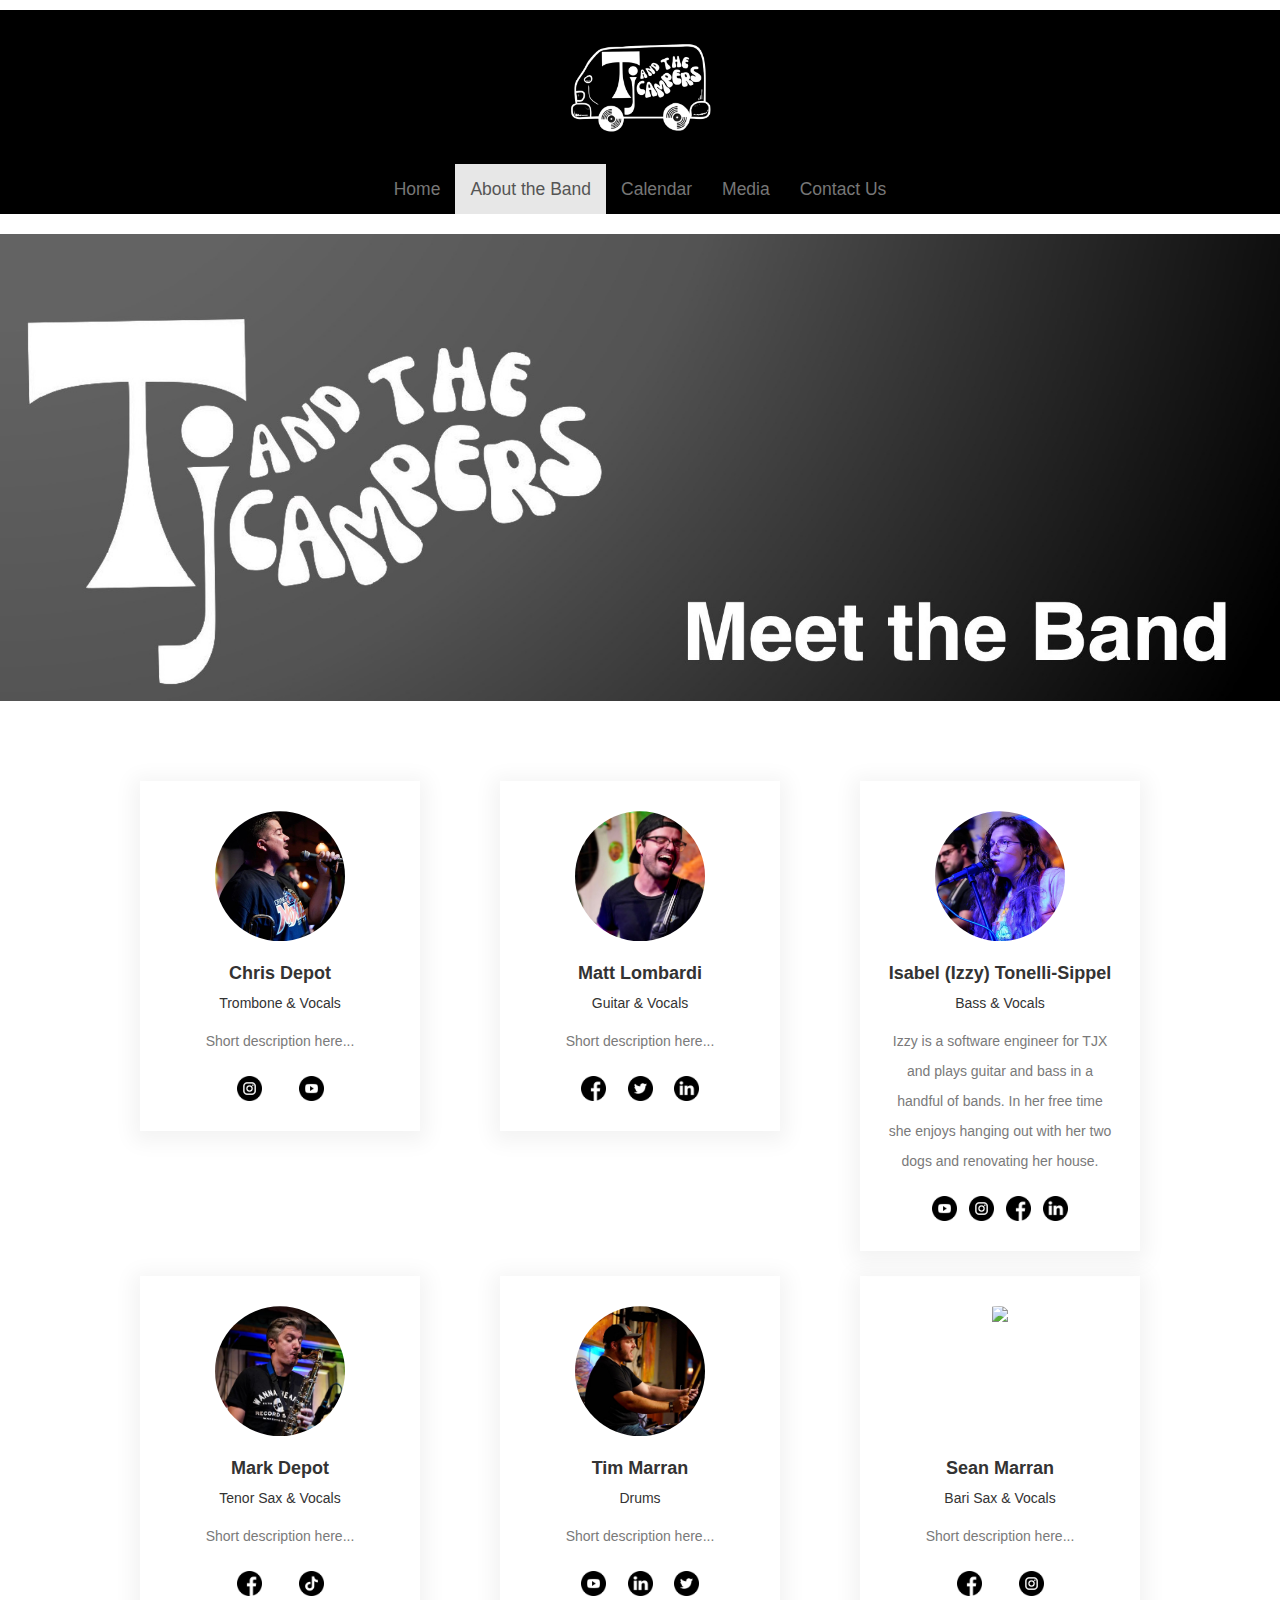
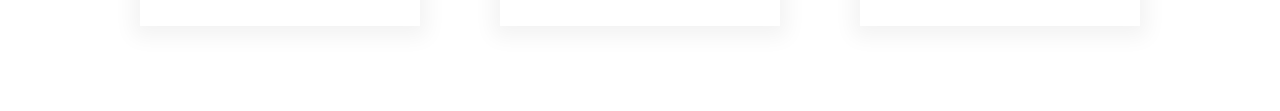
==== about.html @ d42d5fd3 "Added Izzy bio" ====
<html>
    <head>
    <title>TJ &amp; the Campers - About</title> 
    <meta charset="UTF-8" name="viewport" content="width=device-width, initial-scale=1" />
<link rel="shortcut icon" href="images/TJ_Logo.jpg">
    <link rel="stylesheet" type ="text/css" href="stylesheetV2.css"/>
    <link rel="stylesheet" type="text/css" href="simple-line-icons.css"/>
    <!-- Latest compiled and minified CSS -->
<link rel="stylesheet" href="https://maxcdn.bootstrapcdn.com/bootstrap/3.4.1/css/bootstrap.min.css">

<!-- jQuery library -->
<script src="https://ajax.googleapis.com/ajax/libs/jquery/3.6.4/jquery.min.js"></script>

<!-- Latest compiled JavaScript -->
<script src="https://maxcdn.bootstrapcdn.com/bootstrap/3.4.1/js/bootstrap.min.js"></script>
</head>
   
<body>
    <header role="banner">
        <img id="logo-main" src="images/TJLogo_transparent.png" width="18%" alt="Main Logo">
      <nav id="navbar-primary" class="navbar navbar-default" role="navigation">
        <div class="container-fluid">
          <!-- Brand and toggle get grouped for better mobile display -->
          <div class="navbar-header">
            <button type="button" class="navbar-toggle" data-toggle="collapse" data-target="#navbar-primary-collapse">
              <span class="sr-only">Toggle navigation</span>
              <span class="icon-bar"></span>
              <span class="icon-bar"></span>
              <span class="icon-bar"></span>
            </button>
          </div>
          <div class="center-ul">
          <div class="collapse navbar-collapse justify-content-center" id="navbar-primary-collapse">
            <ul class="nav navbar-nav">
              <li><a href="./index.html">Home</a></li>
              <li class="active"><a href="./about.html">About the Band</a></li>
              <li><a href="./upcomingshows.html">Calendar</a></li>
              <li><a href="./media.html">Media</a></li>
              <li><a href="./contactus.html">Contact Us</a></li>
            </ul>
          </div><!-- /.navbar-collapse -->
        </div>
        </div><!-- /.container-fluid -->
      </nav>
      </header><!-- header role="banner" -->

      <div class="bodywrapper">
      <div id="bodycontent">
        <div id="about-hero">
          <img src="images/TJ_Website_About_Hero.jpg">
        </div>

        <!--Band Member Cards-->

      <div class="responsive-container-block container">
      <div class="responsive-container-block">
        <div class="responsive-cell-block wk-desk-3 wk-ipadp-3 wk-tab-6 wk-mobile-12 card-container">
          <div class="card">
            <div class="team-image-wrapper">
              <img class="team-member-image" src="images/chris_new_bio_pic.jpg">
            </div>
            <p class="text-blk name">
              Chris Depot
            </p>
            <p class="text-blk position">
              Trombone & Vocals
            </p>
            <p class="text-blk feature-text">
              Short description here...
            </p>
            <div class="social-icons">
              <a href="https://www.twitter.com" target="_blank">
                <img class="social-icon" src="images/instagram.png">
              </a>
              <a href="https://www.facebook.com" target="_blank">
                <img class="social-icon" src="images/youtube.png">
              </a>
            </div>
          </div>
        </div>
        <div class="responsive-cell-block wk-desk-3 wk-ipadp-3 wk-tab-6 wk-mobile-12 card-container">
          <div class="card">
            <div class="team-image-wrapper">
              <img class="team-member-image" src="images/matt_new_bio_pic.jpg">
            </div>
            <p class="text-blk name">
              Matt Lombardi
            </p>
            <p class="text-blk position">
              Guitar & Vocals
            </p>
            <p class="text-blk feature-text">
              Short description here...
            </p>
            <div class="social-icons">
              <a href="https://www.twitter.com" target="_blank">
                <img class="social-icon" src="images/facebook.png">
              </a>
              <a href="https://www.facebook.com" target="_blank">
                <img class="social-icon" src="images/twitter.png">
              </a>
              <a href="https://www.facebook.com" target="_blank">
                <img class="social-icon" src="images/linkedin.png">
              </a>
            </div>
          </div>
        </div>
        <div class="responsive-cell-block wk-desk-3 wk-ipadp-3 wk-tab-6 wk-mobile-12 card-container">
          <div class="card">
            <div class="team-image-wrapper">
              <img class="team-member-image" src="images/izzy_new_bio_pic.jpg">
            </div>
            <p class="text-blk name">
              Isabel (Izzy) Tonelli-Sippel
            </p>
            <p class="text-blk position">
              Bass & Vocals
            </p>
            <p class="text-blk feature-text">
              Izzy is a software engineer for TJX and plays guitar and bass in a handful of bands.
              In her free time she enjoys hanging out with her two dogs and renovating her house.
            </p>
            <div class="social-icons">
              <a href="https://www.twitter.com" target="_blank">
                <img class="social-icon" src="images/youtube.png">
              </a>
              <a href="https://www.facebook.com" target="_blank">
                <img class="social-icon" src="images/instagram.png">
              </a>
              <a href="https://www.facebook.com" target="_blank">
                <img class="social-icon" src="images/facebook.png">
              </a>
              <a href="https://www.facebook.com" target="_blank">
                <img class="social-icon" src="images/linkedin.png">
              </a>
            </div>
          </div>
        </div>
        <div class="responsive-cell-block wk-desk-3 wk-ipadp-3 wk-tab-6 wk-mobile-12 card-container">
          <div class="card">
            <div class="team-image-wrapper">
              <img class="team-member-image" src="images/mark_new_bio_pic.jpg">
            </div>
            <p class="text-blk name">
              Mark Depot
            </p>
            <p class="text-blk position">
              Tenor Sax & Vocals
            </p>
            <p class="text-blk feature-text">
              Short description here...
            </p>
            <div class="social-icons">
              <a href="https://www.twitter.com" target="_blank">
                <img class="social-icon" src="images/facebook.png">
              </a>
              <a href="https://www.facebook.com" target="_blank">
                <img class="social-icon" src="images/tiktok.png">
              </a>
            </div>
          </div>
        </div>
        <div class="responsive-cell-block wk-desk-3 wk-ipadp-3 wk-tab-6 wk-mobile-12 card-container">
          <div class="card">
            <div class="team-image-wrapper">
              <img class="team-member-image" src="images/tim_new_bio_pic.jpg">
            </div>
            <p class="text-blk name">
              Tim Marran
            </p>
            <p class="text-blk position">
              Drums
            </p>
            <p class="text-blk feature-text">
              Short description here...
            </p>
            <div class="social-icons">
              <a href="https://www.twitter.com" target="_blank">
                <img class="social-icon" src="images/youtube.png">
              </a>
              <a href="https://www.facebook.com" target="_blank">
                <img class="social-icon" src="images/linkedin.png">
              </a>
              <a href="https://www.facebook.com" target="_blank">
                <img class="social-icon" src="images/twitter.png">
              </a>
            </div>
          </div>
        </div>
        <div class="responsive-cell-block wk-desk-3 wk-ipadp-3 wk-tab-6 wk-mobile-12 card-container">
          <div class="card">
            <div class="team-image-wrapper">
              <img class="team-member-image" src="https://workik-widget-assets.s3.amazonaws.com/widget-assets/images/ET7.14.png">
            </div>
            <p class="text-blk name">
              Sean Marran
            </p>
            <p class="text-blk position">
              Bari Sax & Vocals
            </p>
            <p class="text-blk feature-text">
              Short description here...
            </p>
            <div class="social-icons">
              <a href="https://www.twitter.com" target="_blank">
                <img class="social-icon" src="images/facebook.png">
              </a>
              <a href="https://www.facebook.com" target="_blank">
                <img class="social-icon" src="images/instagram.png">
              </a>
            </div>
          </div>
        </div>
      </div>
    </div>



      </div>
    </div>
</body>
</html>
---- stylesheetV2.css ----
body {
    margin: 0;
    padding: 0;
    width: 100vw;
 }

 .bodywrapper{
  width: 100%;
  display: flex;
  align-items: center;
 }
  
  #logo-main {
    display: block;
    margin: auto;
    max-width: 12%;
  }
  
  #navbar-primary.navbar-default {
    background: transparent;
    border: none;
  }

  .navbar .navbar-nav {
    display: inline-block;
    float: none;
    vertical-align: top;
  }
  
  .navbar .navbar-collapse {
    text-align: center;
  }

  .navbar li {
    display: inline-block;
    float: none;
  }

  .navbar li a {
    padding-left: 30px;
    padding-right: 30px;
    font-size: 1.75rem;      
  }

  header{
    background-color: black;
    margin: 10px auto;
  }

  #bodycontent{
    width: 100%;
    display: flex;
    align-items: center;
    flex-direction: column;
  }

  /* Index styling */

  #hero{
    max-height: 100%;
  }

  #hero img{
    max-height: 100%;
    max-width: 100vw;
  }

  #index-text-content{
    display: flex;
    flex-direction: column;
    align-items:center;
    margin: 20px 0px;
    font-size: 30px;
    width: 60%;
  }

  #index-spotify-player{
    margin: 20px 0px;
    width: 100%;
  }

  #index-text-content button{
    width: 100%;
  }

  #socialmedia{
    font-size: 30px;
    margin: 50px 0px;
    text-align: center;
    width: 70%;
    display: flex;
    flex-direction: column;
    align-items: center;
  }

  #socialmedia-buttons{
    display: flex;
    flex-direction: row;
    justify-content: space-around;
    width: 18vw;
  }

/* Media Page Styling */

#carouselButtons {
  margin-left: 120px;
  position: absolute;
  bottom: 0px;
}

#myCarousel{
  height: 65vh;
  width: 100vw;
}

.carousel-inner{
  height: 100%;
}

.item img{
  max-height: 65vh;
  margin: auto;
}

.carousel-control{
  max-height: 65vh;
}

#spotify-players{
  display: flex;
  flex-direction: column;
  align-items: center;
  margin: 20px 0px;
}

.spotify-player-item{
  margin-top: 20px;
  width: 70%;
  margin: auto;
}

/* About Page Styling */

#about-hero img{
  width: 100vw;
  margin-bottom: 20px;
}

.responsive-cell-block {
  min-height: 75px;
}

.text-blk {
  margin-top: 0px;
  margin-right: 0px;
  margin-bottom: 0px;
  margin-left: 0px;
  line-height: 25px;
}

.responsive-container-block {
  min-height: 75px;
  height: fit-content;
  width: 100%;
  display: flex;
  flex-wrap: wrap;
  margin-top: 0px;
  margin-right: auto;
  margin-bottom: 0px;
  margin-left: auto;
  justify-content: space-evenly;
}

.team-head-text {
  font-size: 48px;
  font-weight: 900;
  text-align: center;
}

.team-head-text {
  line-height: 50px;
  width: 100%;
  margin-top: 0px;
  margin-right: 0px;
  margin-bottom: 50px;
  margin-left: 0px;
}

.container {
  max-width: 1380px;
  margin-top: 60px;
  margin-right: auto;
  margin-bottom: 60px;
  margin-left: auto;
  padding-top: 0px;
  padding-right: 30px;
  padding-bottom: 0px;
  padding-left: 30px;
}

.card {
  text-align: center;
  box-shadow: rgba(0, 0, 0, 0.05) 0px 4px 20px 7px;
  display: flex;
  flex-direction: column;
  align-items: center;
  padding-top: 30px;
  padding-right: 25px;
  padding-bottom: 30px;
  padding-left: 25px;
}

.card-container {
  width: 280px;
  margin-top: 0px;
  margin-right: 10px;
  margin-bottom: 25px;
  margin-left: 10px;
}

.name {
  margin-top: 20px;
  margin-right: 0px;
  margin-bottom: 5px;
  margin-left: 0px;
  font-size: 18px;
  font-weight: 800;
}

.position {
  margin-top: 0px;
  margin-right: 0px;
  margin-bottom: 10px;
  margin-left: 0px;
}

.feature-text {
  margin-top: 0px;
  margin-right: 0px;
  margin-bottom: 20px;
  margin-left: 0px;
  color: rgb(122, 122, 122);
  line-height: 30px;
}

.social-icons {
  width: 70%;
  display: flex;
  justify-content: space-evenly;
}

.team-image-wrapper {
  clip-path: circle(50% at 50% 50%);
  width: 130px;
  height: 130px;
}

.team-member-image {
  max-width: 100%;
}

.social-icon{
  width: 25px;
}

.card{
  transition: 1s;
}

.card:hover{
  transform: scale(1.05);
}

@media (max-width: 500px) {
  .card-container {
    width: 100%;
    margin-top: 0px;
    margin-right: 0px;
    margin-bottom: 25px;
    margin-left: 0px;
  }
}


/* Contact Us Styling */

.formcontainer{
  display: flex;
  flex-direction: column;
  align-items: center;
  margin-top: 2%;
}

.formcontainer form{
  width: 40%;
}

.form-group label{
  width: 100%;
}

@media (max-width: 1000px){
  .formcontainer{
    width: 90%;
  }

  .formcontainer form{
    width: 100%;
  }
}




  /* Page Transitions */

#bodycontent{
  animation: transitionIn 1s;
}

@keyframes transitionIn {
  from{
      opacity: 0;
      transform: rotateX(-10deg);
      transform: translateY(-20px);
  }

  to{
      opacity: 1;
      transform: rotateX(0);
      transform: translateY(0);
  }
}
---- simple-line-icons.css ----
@font-face {
    font-family: 'simple-line-icons';
    src: url('../fonts/Simple-Line-Icons.eot?v=2.4.0');
    src: url('../fonts/Simple-Line-Icons.eot?v=2.4.0#iefix') format('embedded-opentype'), url('../fonts/Simple-Line-Icons.woff2?v=2.4.0') format('woff2'), url('../fonts/Simple-Line-Icons.ttf?v=2.4.0') format('truetype'), url('../fonts/Simple-Line-Icons.woff?v=2.4.0') format('woff'), url('../fonts/Simple-Line-Icons.svg?v=2.4.0#simple-line-icons') format('svg');
    font-weight: normal;
    font-style: normal;
  }
  /*
   Use the following CSS code if you want to have a class per icon.
   Instead of a list of all class selectors, you can use the generic [class*="icon-"] selector, but it's slower:
  */
  .icon-user,
  .icon-people,
  .icon-user-female,
  .icon-user-follow,
  .icon-user-following,
  .icon-user-unfollow,
  .icon-login,
  .icon-logout,
  .icon-emotsmile,
  .icon-phone,
  .icon-call-end,
  .icon-call-in,
  .icon-call-out,
  .icon-map,
  .icon-location-pin,
  .icon-direction,
  .icon-directions,
  .icon-compass,
  .icon-layers,
  .icon-menu,
  .icon-list,
  .icon-options-vertical,
  .icon-options,
  .icon-arrow-down,
  .icon-arrow-left,
  .icon-arrow-right,
  .icon-arrow-up,
  .icon-arrow-up-circle,
  .icon-arrow-left-circle,
  .icon-arrow-right-circle,
  .icon-arrow-down-circle,
  .icon-check,
  .icon-clock,
  .icon-plus,
  .icon-minus,
  .icon-close,
  .icon-event,
  .icon-exclamation,
  .icon-organization,
  .icon-trophy,
  .icon-screen-smartphone,
  .icon-screen-desktop,
  .icon-plane,
  .icon-notebook,
  .icon-mustache,
  .icon-mouse,
  .icon-magnet,
  .icon-energy,
  .icon-disc,
  .icon-cursor,
  .icon-cursor-move,
  .icon-crop,
  .icon-chemistry,
  .icon-speedometer,
  .icon-shield,
  .icon-screen-tablet,
  .icon-magic-wand,
  .icon-hourglass,
  .icon-graduation,
  .icon-ghost,
  .icon-game-controller,
  .icon-fire,
  .icon-eyeglass,
  .icon-envelope-open,
  .icon-envelope-letter,
  .icon-bell,
  .icon-badge,
  .icon-anchor,
  .icon-wallet,
  .icon-vector,
  .icon-speech,
  .icon-puzzle,
  .icon-printer,
  .icon-present,
  .icon-playlist,
  .icon-pin,
  .icon-picture,
  .icon-handbag,
  .icon-globe-alt,
  .icon-globe,
  .icon-folder-alt,
  .icon-folder,
  .icon-film,
  .icon-feed,
  .icon-drop,
  .icon-drawer,
  .icon-docs,
  .icon-doc,
  .icon-diamond,
  .icon-cup,
  .icon-calculator,
  .icon-bubbles,
  .icon-briefcase,
  .icon-book-open,
  .icon-basket-loaded,
  .icon-basket,
  .icon-bag,
  .icon-action-undo,
  .icon-action-redo,
  .icon-wrench,
  .icon-umbrella,
  .icon-trash,
  .icon-tag,
  .icon-support,
  .icon-frame,
  .icon-size-fullscreen,
  .icon-size-actual,
  .icon-shuffle,
  .icon-share-alt,
  .icon-share,
  .icon-rocket,
  .icon-question,
  .icon-pie-chart,
  .icon-pencil,
  .icon-note,
  .icon-loop,
  .icon-home,
  .icon-grid,
  .icon-graph,
  .icon-microphone,
  .icon-music-tone-alt,
  .icon-music-tone,
  .icon-earphones-alt,
  .icon-earphones,
  .icon-equalizer,
  .icon-like,
  .icon-dislike,
  .icon-control-start,
  .icon-control-rewind,
  .icon-control-play,
  .icon-control-pause,
  .icon-control-forward,
  .icon-control-end,
  .icon-volume-1,
  .icon-volume-2,
  .icon-volume-off,
  .icon-calendar,
  .icon-bulb,
  .icon-chart,
  .icon-ban,
  .icon-bubble,
  .icon-camrecorder,
  .icon-camera,
  .icon-cloud-download,
  .icon-cloud-upload,
  .icon-envelope,
  .icon-eye,
  .icon-flag,
  .icon-heart,
  .icon-info,
  .icon-key,
  .icon-link,
  .icon-lock,
  .icon-lock-open,
  .icon-magnifier,
  .icon-magnifier-add,
  .icon-magnifier-remove,
  .icon-paper-clip,
  .icon-paper-plane,
  .icon-power,
  .icon-refresh,
  .icon-reload,
  .icon-settings,
  .icon-star,
  .icon-symbol-female,
  .icon-symbol-male,
  .icon-target,
  .icon-credit-card,
  .icon-paypal,
  .icon-social-tumblr,
  .icon-social-twitter,
  .icon-social-facebook,
  .icon-social-instagram,
  .icon-social-linkedin,
  .icon-social-pinterest,
  .icon-social-github,
  .icon-social-google,
  .icon-social-reddit,
  .icon-social-skype,
  .icon-social-dribbble,
  .icon-social-behance,
  .icon-social-foursqare,
  .icon-social-soundcloud,
  .icon-social-spotify,
  .icon-social-stumbleupon,
  .icon-social-youtube,
  .icon-social-dropbox,
  .icon-social-vkontakte,
  .icon-social-steam {
    font-family: 'simple-line-icons';
    speak: none;
    font-style: normal;
    font-weight: normal;
    font-variant: normal;
    text-transform: none;
    line-height: 1;
    /* Better Font Rendering =========== */
    -webkit-font-smoothing: antialiased;
    -moz-osx-font-smoothing: grayscale;
  }
  .icon-user:before {
    content: "\e005";
  }
  .icon-people:before {
    content: "\e001";
  }
  .icon-user-female:before {
    content: "\e000";
  }
  .icon-user-follow:before {
    content: "\e002";
  }
  .icon-user-following:before {
    content: "\e003";
  }
  .icon-user-unfollow:before {
    content: "\e004";
  }
  .icon-login:before {
    content: "\e066";
  }
  .icon-logout:before {
    content: "\e065";
  }
  .icon-emotsmile:before {
    content: "\e021";
  }
  .icon-phone:before {
    content: "\e600";
  }
  .icon-call-end:before {
    content: "\e048";
  }
  .icon-call-in:before {
    content: "\e047";
  }
  .icon-call-out:before {
    content: "\e046";
  }
  .icon-map:before {
    content: "\e033";
  }
  .icon-location-pin:before {
    content: "\e096";
  }
  .icon-direction:before {
    content: "\e042";
  }
  .icon-directions:before {
    content: "\e041";
  }
  .icon-compass:before {
    content: "\e045";
  }
  .icon-layers:before {
    content: "\e034";
  }
  .icon-menu:before {
    content: "\e601";
  }
  .icon-list:before {
    content: "\e067";
  }
  .icon-options-vertical:before {
    content: "\e602";
  }
  .icon-options:before {
    content: "\e603";
  }
  .icon-arrow-down:before {
    content: "\e604";
  }
  .icon-arrow-left:before {
    content: "\e605";
  }
  .icon-arrow-right:before {
    content: "\e606";
  }
  .icon-arrow-up:before {
    content: "\e607";
  }
  .icon-arrow-up-circle:before {
    content: "\e078";
  }
  .icon-arrow-left-circle:before {
    content: "\e07a";
  }
  .icon-arrow-right-circle:before {
    content: "\e079";
  }
  .icon-arrow-down-circle:before {
    content: "\e07b";
  }
  .icon-check:before {
    content: "\e080";
  }
  .icon-clock:before {
    content: "\e081";
  }
  .icon-plus:before {
    content: "\e095";
  }
  .icon-minus:before {
    content: "\e615";
  }
  .icon-close:before {
    content: "\e082";
  }
  .icon-event:before {
    content: "\e619";
  }
  .icon-exclamation:before {
    content: "\e617";
  }
  .icon-organization:before {
    content: "\e616";
  }
  .icon-trophy:before {
    content: "\e006";
  }
  .icon-screen-smartphone:before {
    content: "\e010";
  }
  .icon-screen-desktop:before {
    content: "\e011";
  }
  .icon-plane:before {
    content: "\e012";
  }
  .icon-notebook:before {
    content: "\e013";
  }
  .icon-mustache:before {
    content: "\e014";
  }
  .icon-mouse:before {
    content: "\e015";
  }
  .icon-magnet:before {
    content: "\e016";
  }
  .icon-energy:before {
    content: "\e020";
  }
  .icon-disc:before {
    content: "\e022";
  }
  .icon-cursor:before {
    content: "\e06e";
  }
  .icon-cursor-move:before {
    content: "\e023";
  }
  .icon-crop:before {
    content: "\e024";
  }
  .icon-chemistry:before {
    content: "\e026";
  }
  .icon-speedometer:before {
    content: "\e007";
  }
  .icon-shield:before {
    content: "\e00e";
  }
  .icon-screen-tablet:before {
    content: "\e00f";
  }
  .icon-magic-wand:before {
    content: "\e017";
  }
  .icon-hourglass:before {
    content: "\e018";
  }
  .icon-graduation:before {
    content: "\e019";
  }
  .icon-ghost:before {
    content: "\e01a";
  }
  .icon-game-controller:before {
    content: "\e01b";
  }
  .icon-fire:before {
    content: "\e01c";
  }
  .icon-eyeglass:before {
    content: "\e01d";
  }
  .icon-envelope-open:before {
    content: "\e01e";
  }
  .icon-envelope-letter:before {
    content: "\e01f";
  }
  .icon-bell:before {
    content: "\e027";
  }
  .icon-badge:before {
    content: "\e028";
  }
  .icon-anchor:before {
    content: "\e029";
  }
  .icon-wallet:before {
    content: "\e02a";
  }
  .icon-vector:before {
    content: "\e02b";
  }
  .icon-speech:before {
    content: "\e02c";
  }
  .icon-puzzle:before {
    content: "\e02d";
  }
  .icon-printer:before {
    content: "\e02e";
  }
  .icon-present:before {
    content: "\e02f";
  }
  .icon-playlist:before {
    content: "\e030";
  }
  .icon-pin:before {
    content: "\e031";
  }
  .icon-picture:before {
    content: "\e032";
  }
  .icon-handbag:before {
    content: "\e035";
  }
  .icon-globe-alt:before {
    content: "\e036";
  }
  .icon-globe:before {
    content: "\e037";
  }
  .icon-folder-alt:before {
    content: "\e039";
  }
  .icon-folder:before {
    content: "\e089";
  }
  .icon-film:before {
    content: "\e03a";
  }
  .icon-feed:before {
    content: "\e03b";
  }
  .icon-drop:before {
    content: "\e03e";
  }
  .icon-drawer:before {
    content: "\e03f";
  }
  .icon-docs:before {
    content: "\e040";
  }
  .icon-doc:before {
    content: "\e085";
  }
  .icon-diamond:before {
    content: "\e043";
  }
  .icon-cup:before {
    content: "\e044";
  }
  .icon-calculator:before {
    content: "\e049";
  }
  .icon-bubbles:before {
    content: "\e04a";
  }
  .icon-briefcase:before {
    content: "\e04b";
  }
  .icon-book-open:before {
    content: "\e04c";
  }
  .icon-basket-loaded:before {
    content: "\e04d";
  }
  .icon-basket:before {
    content: "\e04e";
  }
  .icon-bag:before {
    content: "\e04f";
  }
  .icon-action-undo:before {
    content: "\e050";
  }
  .icon-action-redo:before {
    content: "\e051";
  }
  .icon-wrench:before {
    content: "\e052";
  }
  .icon-umbrella:before {
    content: "\e053";
  }
  .icon-trash:before {
    content: "\e054";
  }
  .icon-tag:before {
    content: "\e055";
  }
  .icon-support:before {
    content: "\e056";
  }
  .icon-frame:before {
    content: "\e038";
  }
  .icon-size-fullscreen:before {
    content: "\e057";
  }
  .icon-size-actual:before {
    content: "\e058";
  }
  .icon-shuffle:before {
    content: "\e059";
  }
  .icon-share-alt:before {
    content: "\e05a";
  }
  .icon-share:before {
    content: "\e05b";
  }
  .icon-rocket:before {
    content: "\e05c";
  }
  .icon-question:before {
    content: "\e05d";
  }
  .icon-pie-chart:before {
    content: "\e05e";
  }
  .icon-pencil:before {
    content: "\e05f";
  }
  .icon-note:before {
    content: "\e060";
  }
  .icon-loop:before {
    content: "\e064";
  }
  .icon-home:before {
    content: "\e069";
  }
  .icon-grid:before {
    content: "\e06a";
  }
  .icon-graph:before {
    content: "\e06b";
  }
  .icon-microphone:before {
    content: "\e063";
  }
  .icon-music-tone-alt:before {
    content: "\e061";
  }
  .icon-music-tone:before {
    content: "\e062";
  }
  .icon-earphones-alt:before {
    content: "\e03c";
  }
  .icon-earphones:before {
    content: "\e03d";
  }
  .icon-equalizer:before {
    content: "\e06c";
  }
  .icon-like:before {
    content: "\e068";
  }
  .icon-dislike:before {
    content: "\e06d";
  }
  .icon-control-start:before {
    content: "\e06f";
  }
  .icon-control-rewind:before {
    content: "\e070";
  }
  .icon-control-play:before {
    content: "\e071";
  }
  .icon-control-pause:before {
    content: "\e072";
  }
  .icon-control-forward:before {
    content: "\e073";
  }
  .icon-control-end:before {
    content: "\e074";
  }
  .icon-volume-1:before {
    content: "\e09f";
  }
  .icon-volume-2:before {
    content: "\e0a0";
  }
  .icon-volume-off:before {
    content: "\e0a1";
  }
  .icon-calendar:before {
    content: "\e075";
  }
  .icon-bulb:before {
    content: "\e076";
  }
  .icon-chart:before {
    content: "\e077";
  }
  .icon-ban:before {
    content: "\e07c";
  }
  .icon-bubble:before {
    content: "\e07d";
  }
  .icon-camrecorder:before {
    content: "\e07e";
  }
  .icon-camera:before {
    content: "\e07f";
  }
  .icon-cloud-download:before {
    content: "\e083";
  }
  .icon-cloud-upload:before {
    content: "\e084";
  }
  .icon-envelope:before {
    content: "\e086";
  }
  .icon-eye:before {
    content: "\e087";
  }
  .icon-flag:before {
    content: "\e088";
  }
  .icon-heart:before {
    content: "\e08a";
  }
  .icon-info:before {
    content: "\e08b";
  }
  .icon-key:before {
    content: "\e08c";
  }
  .icon-link:before {
    content: "\e08d";
  }
  .icon-lock:before {
    content: "\e08e";
  }
  .icon-lock-open:before {
    content: "\e08f";
  }
  .icon-magnifier:before {
    content: "\e090";
  }
  .icon-magnifier-add:before {
    content: "\e091";
  }
  .icon-magnifier-remove:before {
    content: "\e092";
  }
  .icon-paper-clip:before {
    content: "\e093";
  }
  .icon-paper-plane:before {
    content: "\e094";
  }
  .icon-power:before {
    content: "\e097";
  }
  .icon-refresh:before {
    content: "\e098";
  }
  .icon-reload:before {
    content: "\e099";
  }
  .icon-settings:before {
    content: "\e09a";
  }
  .icon-star:before {
    content: "\e09b";
  }
  .icon-symbol-female:before {
    content: "\e09c";
  }
  .icon-symbol-male:before {
    content: "\e09d";
  }
  .icon-target:before {
    content: "\e09e";
  }
  .icon-credit-card:before {
    content: "\e025";
  }
  .icon-paypal:before {
    content: "\e608";
  }
  .icon-social-tumblr:before {
    content: "\e00a";
  }
  .icon-social-twitter:before {
    content: "\e009";
  }
  .icon-social-facebook:before {
    content: "\e00b";
  }
  .icon-social-instagram:before {
    content: "\e609";
  }
  .icon-social-linkedin:before {
    content: "\e60a";
  }
  .icon-social-pinterest:before {
    content: "\e60b";
  }
  .icon-social-github:before {
    content: "\e60c";
  }
  .icon-social-google:before {
    content: "\e60d";
  }
  .icon-social-reddit:before {
    content: "\e60e";
  }
  .icon-social-skype:before {
    content: "\e60f";
  }
  .icon-social-dribbble:before {
    content: "\e00d";
  }
  .icon-social-behance:before {
    content: "\e610";
  }
  .icon-social-foursqare:before {
    content: "\e611";
  }
  .icon-social-soundcloud:before {
    content: "\e612";
  }
  .icon-social-spotify:before {
    content: "\e613";
  }
  .icon-social-stumbleupon:before {
    content: "\e614";
  }
  .icon-social-youtube:before {
    content: "\e008";
  }
  .icon-social-dropbox:before {
    content: "\e00c";
  }
  .icon-social-vkontakte:before {
    content: "\e618";
  }
  .icon-social-steam:before {
    content: "\e620";
  }
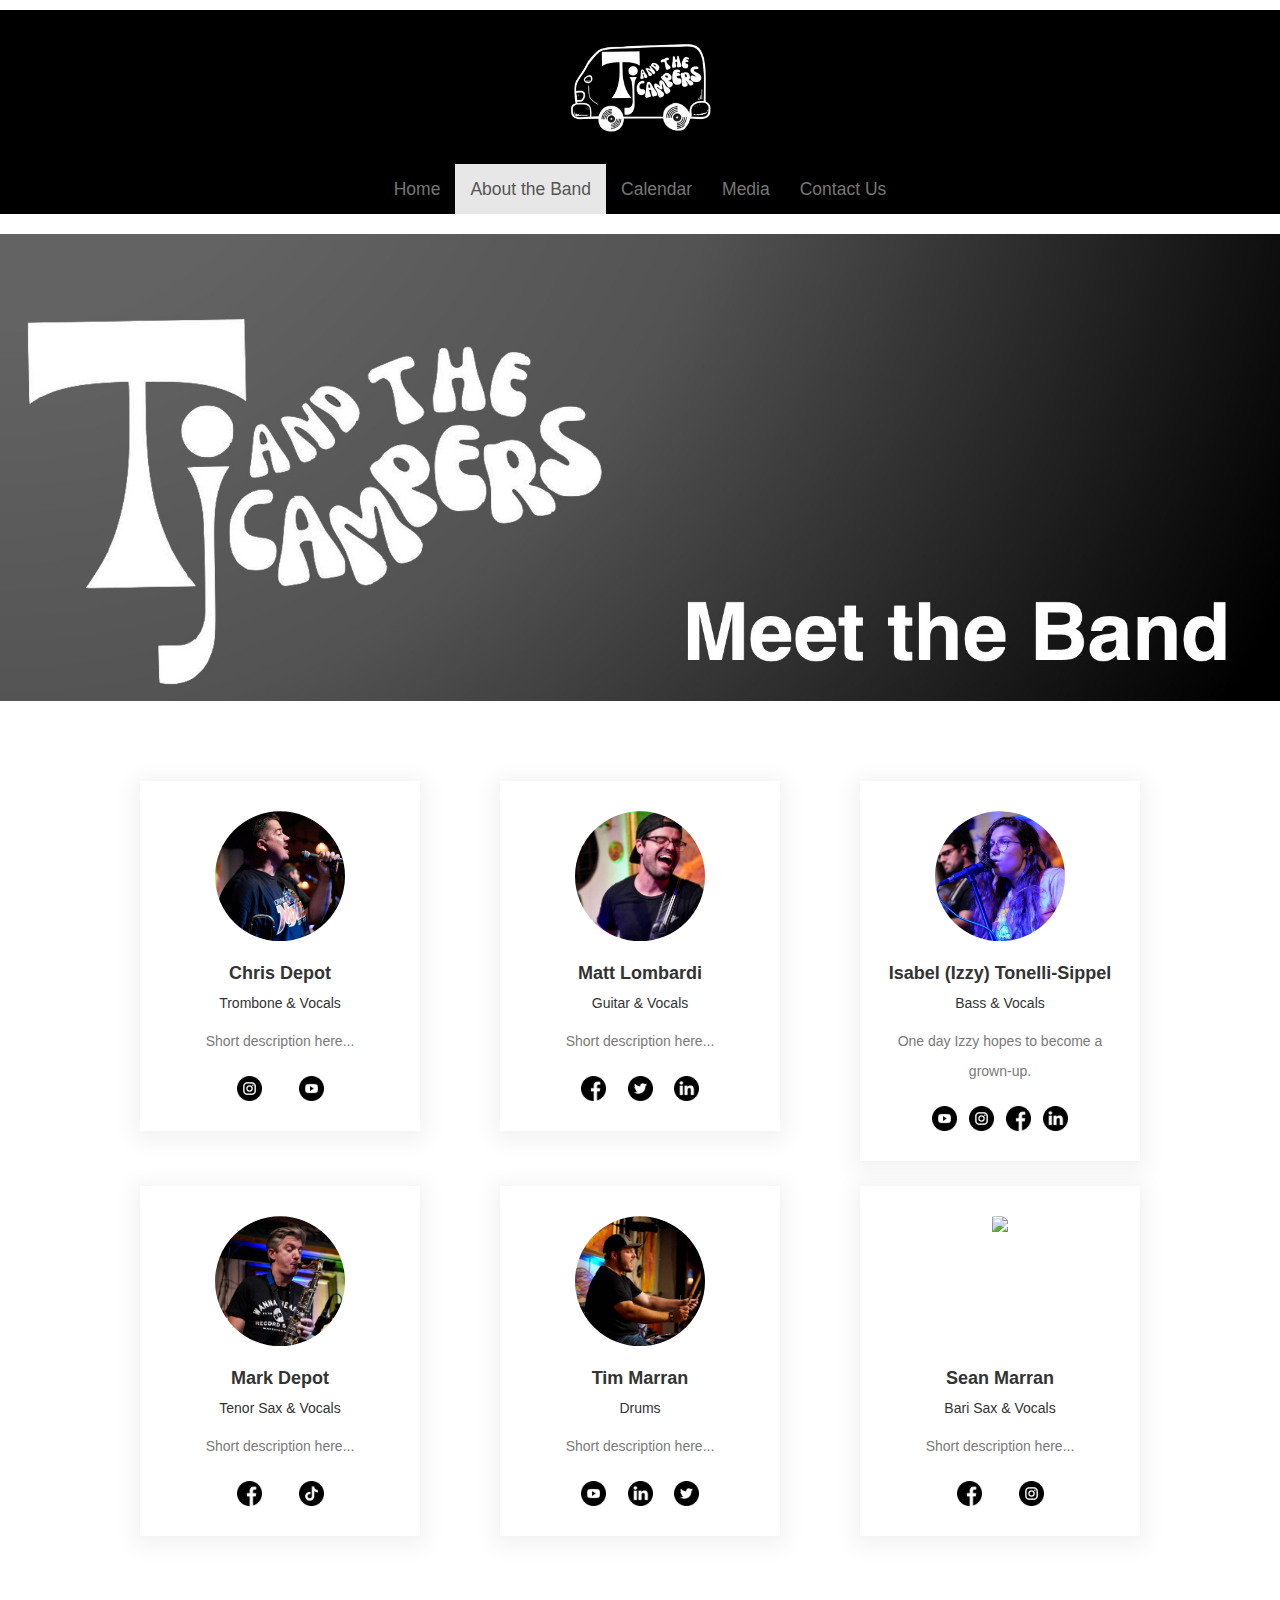
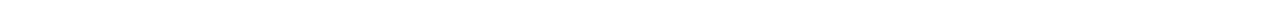
==== commit e99a2c47: "Updated Izzy bio with short funny one" ====
--- a/about.html
+++ b/about.html
@@ -117,8 +117,7 @@
               Bass & Vocals
             </p>
             <p class="text-blk feature-text">
-              Izzy is a software engineer for TJX and plays guitar and bass in a handful of bands.
-              In her free time she enjoys hanging out with her two dogs and renovating her house.
+              One day Izzy hopes to become a grown-up.
             </p>
             <div class="social-icons">
               <a href="https://www.twitter.com" target="_blank">
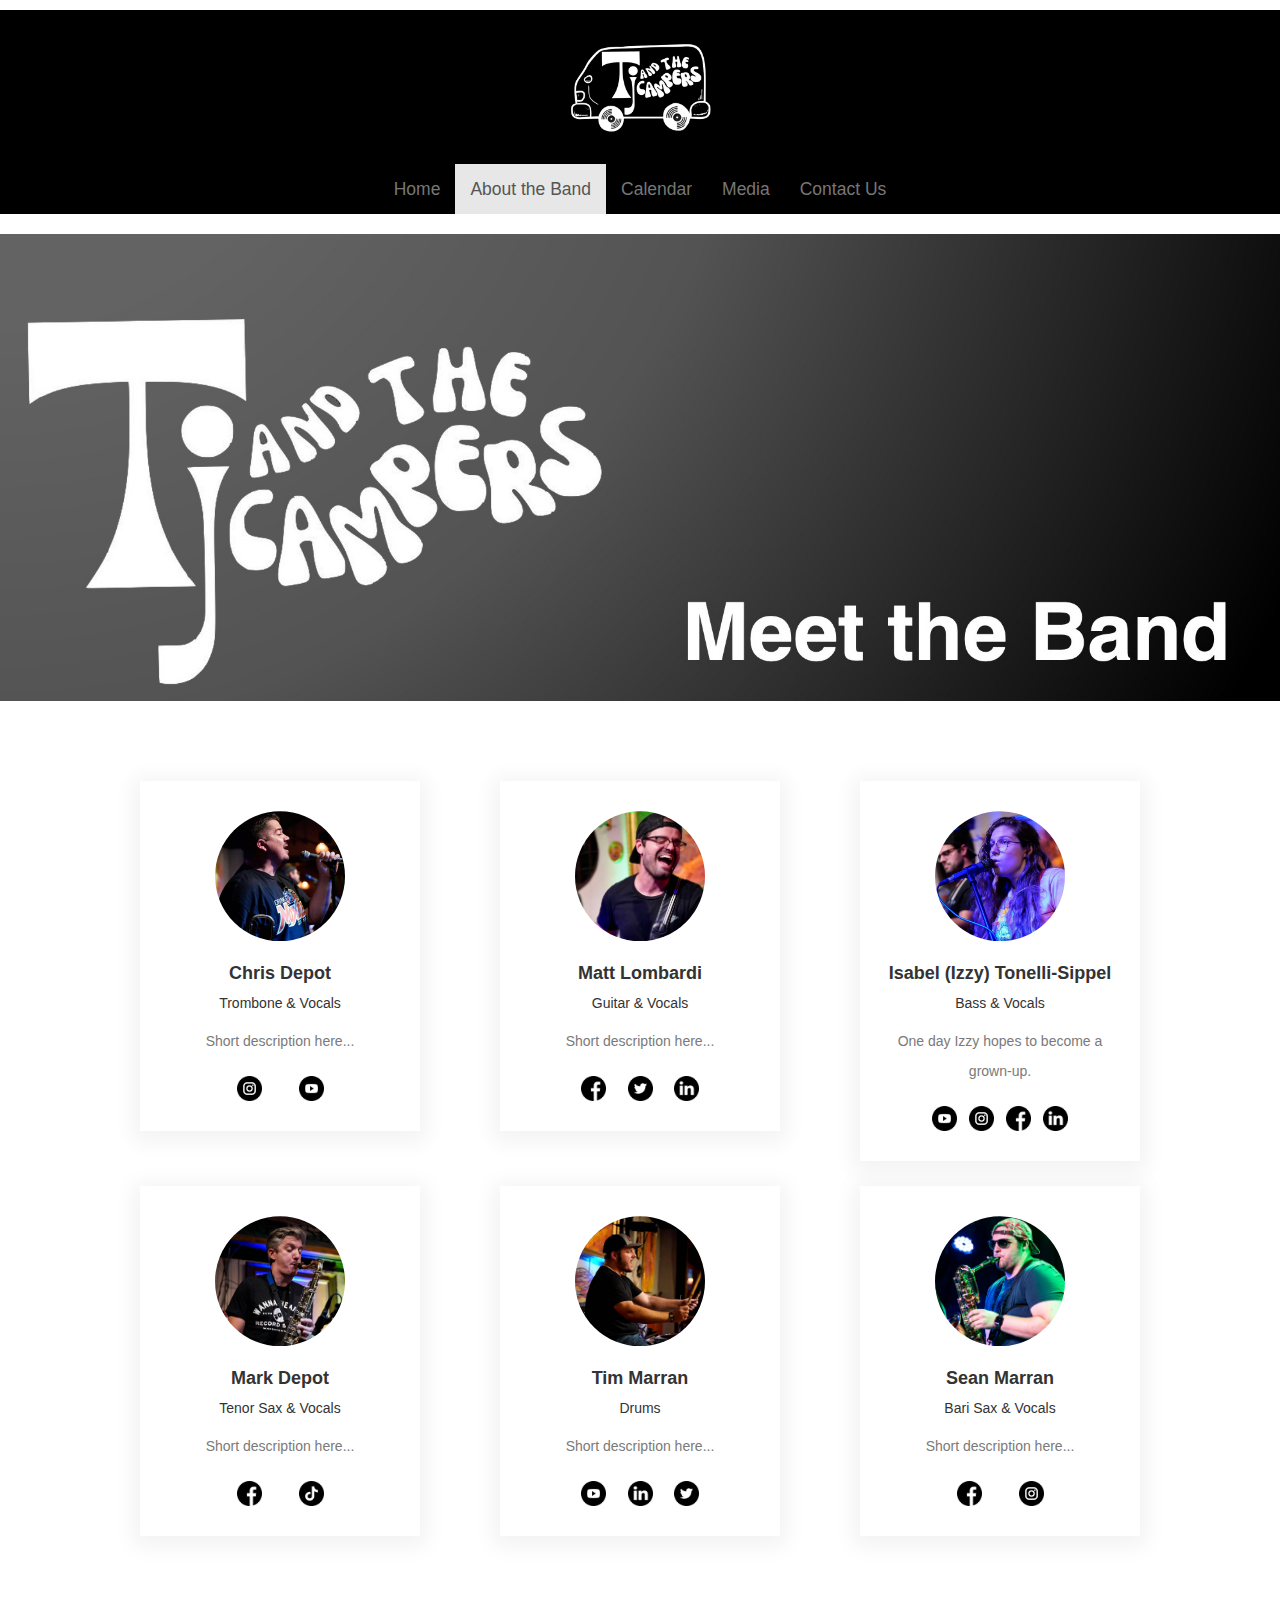
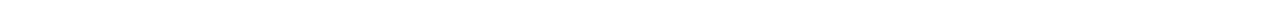
==== commit 6329d583: "updated izzy social links" ====
--- a/about.html
+++ b/about.html
@@ -120,16 +120,16 @@
               One day Izzy hopes to become a grown-up.
             </p>
             <div class="social-icons">
-              <a href="https://www.twitter.com" target="_blank">
+              <a href="https://www.youtube.com/isabeltsmusic" target="_blank">
                 <img class="social-icon" src="images/youtube.png">
               </a>
-              <a href="https://www.facebook.com" target="_blank">
+              <a href="https://www.instagram.com/izzytons/" target="_blank">
                 <img class="social-icon" src="images/instagram.png">
               </a>
-              <a href="https://www.facebook.com" target="_blank">
-                <img class="social-icon" src="images/facebook.png">
-              </a>
-              <a href="https://www.facebook.com" target="_blank">
+              <a href="https://www.facebook.com/IsabelTSMusic/" target="_blank">
+                <img class="social-icon" src="images/facebook.png">
+              </a>
+              <a href="https://www.linkedin.com/in/itonellisippel" target="_blank">
                 <img class="social-icon" src="images/linkedin.png">
               </a>
             </div>
@@ -189,7 +189,7 @@
         <div class="responsive-cell-block wk-desk-3 wk-ipadp-3 wk-tab-6 wk-mobile-12 card-container">
           <div class="card">
             <div class="team-image-wrapper">
-              <img class="team-member-image" src="https://workik-widget-assets.s3.amazonaws.com/widget-assets/images/ET7.14.png">
+              <img class="team-member-image" src="images/sean_new_bio_pic.jpg">
             </div>
             <p class="text-blk name">
               Sean Marran
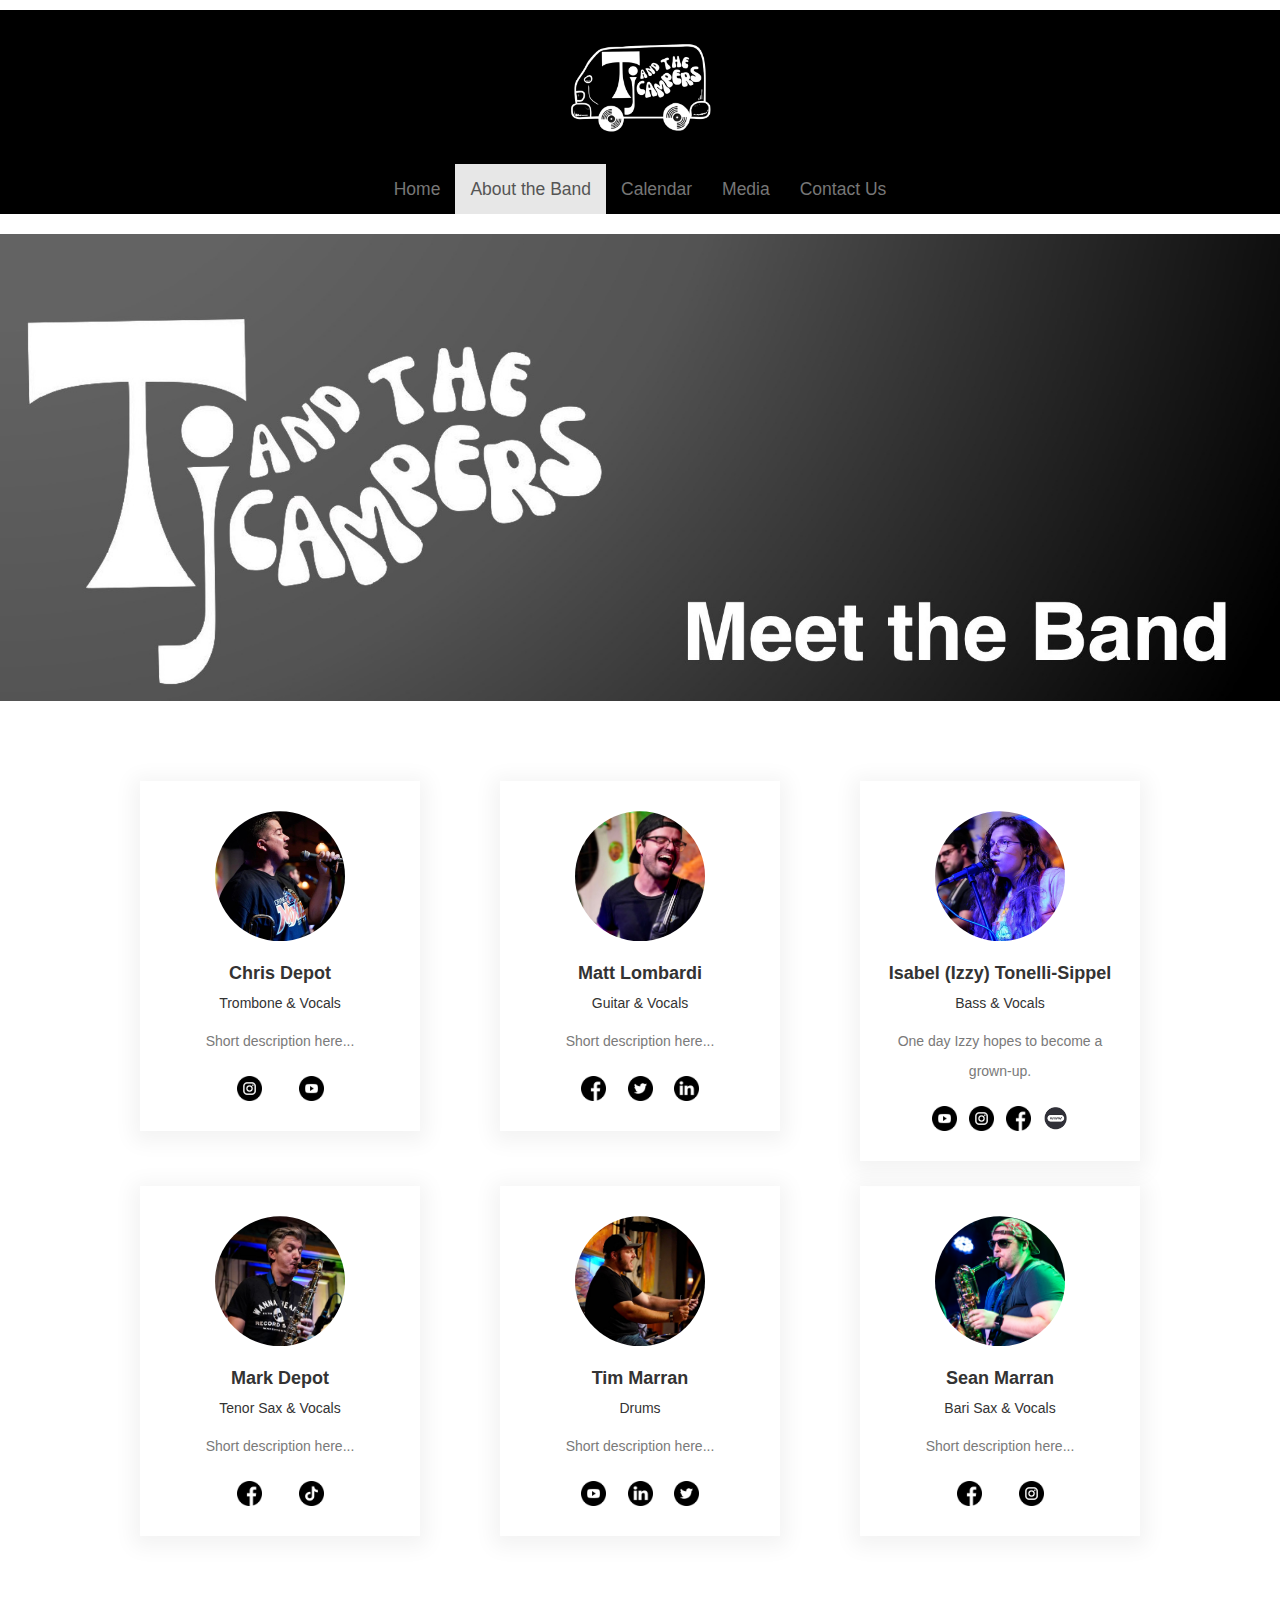
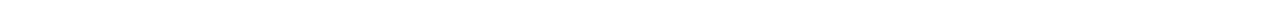
==== commit 7093b8a5: "added website for izzy about page" ====
--- a/about.html
+++ b/about.html
@@ -129,8 +129,8 @@
               <a href="https://www.facebook.com/IsabelTSMusic/" target="_blank">
                 <img class="social-icon" src="images/facebook.png">
               </a>
-              <a href="https://www.linkedin.com/in/itonellisippel" target="_blank">
-                <img class="social-icon" src="images/linkedin.png">
+              <a href="https://www.isabeltsmusic.com/" target="_blank">
+                <img class="social-icon" src="images/website.png">
               </a>
             </div>
           </div>
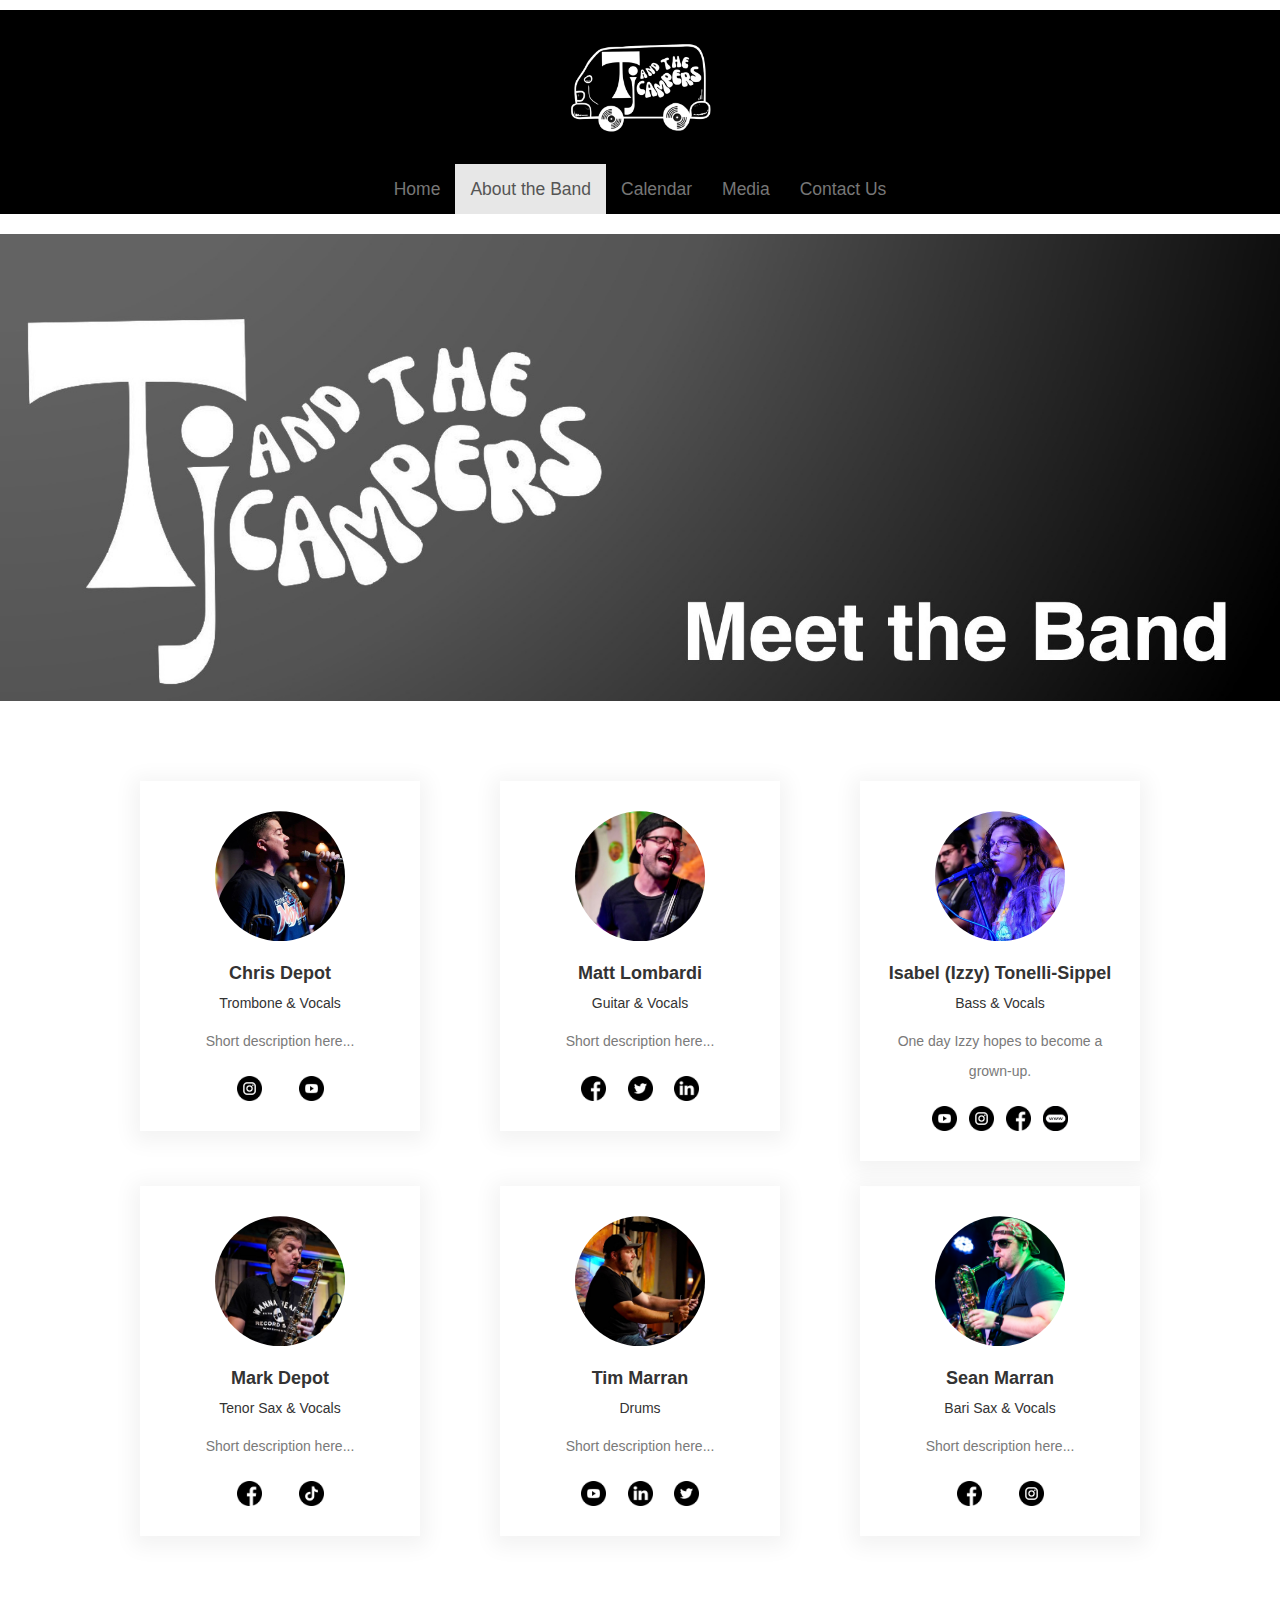
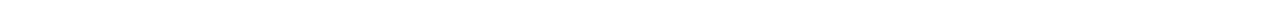
==== commit b7739697: "added black website icon" ====
--- a/about.html
+++ b/about.html
@@ -130,7 +130,7 @@
                 <img class="social-icon" src="images/facebook.png">
               </a>
               <a href="https://www.isabeltsmusic.com/" target="_blank">
-                <img class="social-icon" src="images/website.png">
+                <img class="social-icon" src="images/blackwebsite.png">
               </a>
             </div>
           </div>
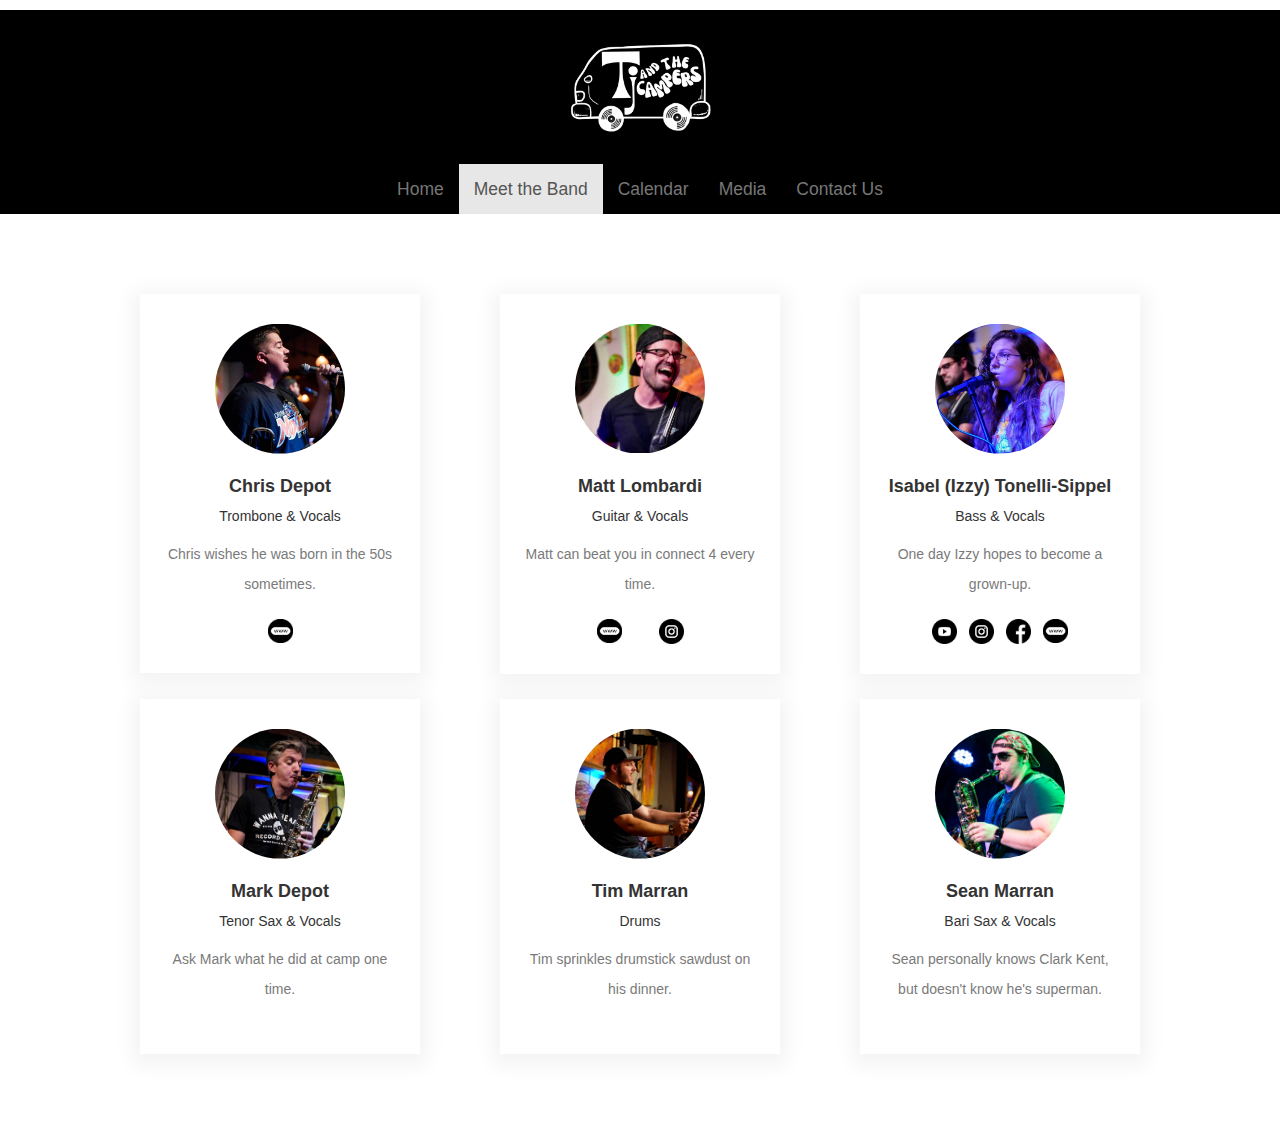
==== commit 629d0d7a: "Finished about page and updated navbar to say Meet the Band" ====
--- a/about.html
+++ b/about.html
@@ -33,7 +33,7 @@
           <div class="collapse navbar-collapse justify-content-center" id="navbar-primary-collapse">
             <ul class="nav navbar-nav">
               <li><a href="./index.html">Home</a></li>
-              <li class="active"><a href="./about.html">About the Band</a></li>
+              <li class="active"><a href="./about.html">Meet the Band</a></li>
               <li><a href="./upcomingshows.html">Calendar</a></li>
               <li><a href="./media.html">Media</a></li>
               <li><a href="./contactus.html">Contact Us</a></li>
@@ -46,9 +46,9 @@
 
       <div class="bodywrapper">
       <div id="bodycontent">
-        <div id="about-hero">
+        <!--<div id="about-hero">
           <img src="images/TJ_Website_About_Hero.jpg">
-        </div>
+        </div>-->
 
         <!--Band Member Cards-->
 
@@ -66,14 +66,11 @@
               Trombone & Vocals
             </p>
             <p class="text-blk feature-text">
-              Short description here...
+              Chris wishes he was born in the 50s sometimes.
             </p>
             <div class="social-icons">
-              <a href="https://www.twitter.com" target="_blank">
-                <img class="social-icon" src="images/instagram.png">
-              </a>
-              <a href="https://www.facebook.com" target="_blank">
-                <img class="social-icon" src="images/youtube.png">
+              <a href="https://christopherdepot.wixsite.com/music" target="_blank">
+                <img class="social-icon" src="images/blackwebsite.png">
               </a>
             </div>
           </div>
@@ -90,17 +87,14 @@
               Guitar & Vocals
             </p>
             <p class="text-blk feature-text">
-              Short description here...
+              Matt can beat you in connect 4 every time.
             </p>
             <div class="social-icons">
-              <a href="https://www.twitter.com" target="_blank">
-                <img class="social-icon" src="images/facebook.png">
+              <a href="https://www.mattlombardimusic.com" target="_blank">
+                <img class="social-icon" src="images/blackwebsite.png">
               </a>
-              <a href="https://www.facebook.com" target="_blank">
-                <img class="social-icon" src="images/twitter.png">
-              </a>
-              <a href="https://www.facebook.com" target="_blank">
-                <img class="social-icon" src="images/linkedin.png">
+              <a href="https://www.instagram.com/mixingbymatt/" target="_blank">
+                <img class="social-icon" src="images/instagram.png">
               </a>
             </div>
           </div>
@@ -147,16 +141,8 @@
               Tenor Sax & Vocals
             </p>
             <p class="text-blk feature-text">
-              Short description here...
+              Ask Mark what he did at camp one time.
             </p>
-            <div class="social-icons">
-              <a href="https://www.twitter.com" target="_blank">
-                <img class="social-icon" src="images/facebook.png">
-              </a>
-              <a href="https://www.facebook.com" target="_blank">
-                <img class="social-icon" src="images/tiktok.png">
-              </a>
-            </div>
           </div>
         </div>
         <div class="responsive-cell-block wk-desk-3 wk-ipadp-3 wk-tab-6 wk-mobile-12 card-container">
@@ -171,19 +157,8 @@
               Drums
             </p>
             <p class="text-blk feature-text">
-              Short description here...
+              Tim sprinkles drumstick sawdust on his dinner.
             </p>
-            <div class="social-icons">
-              <a href="https://www.twitter.com" target="_blank">
-                <img class="social-icon" src="images/youtube.png">
-              </a>
-              <a href="https://www.facebook.com" target="_blank">
-                <img class="social-icon" src="images/linkedin.png">
-              </a>
-              <a href="https://www.facebook.com" target="_blank">
-                <img class="social-icon" src="images/twitter.png">
-              </a>
-            </div>
           </div>
         </div>
         <div class="responsive-cell-block wk-desk-3 wk-ipadp-3 wk-tab-6 wk-mobile-12 card-container">
@@ -198,16 +173,8 @@
               Bari Sax & Vocals
             </p>
             <p class="text-blk feature-text">
-              Short description here...
+              Sean personally knows Clark Kent, but doesn't know he's superman.
             </p>
-            <div class="social-icons">
-              <a href="https://www.twitter.com" target="_blank">
-                <img class="social-icon" src="images/facebook.png">
-              </a>
-              <a href="https://www.facebook.com" target="_blank">
-                <img class="social-icon" src="images/instagram.png">
-              </a>
-            </div>
           </div>
         </div>
       </div>
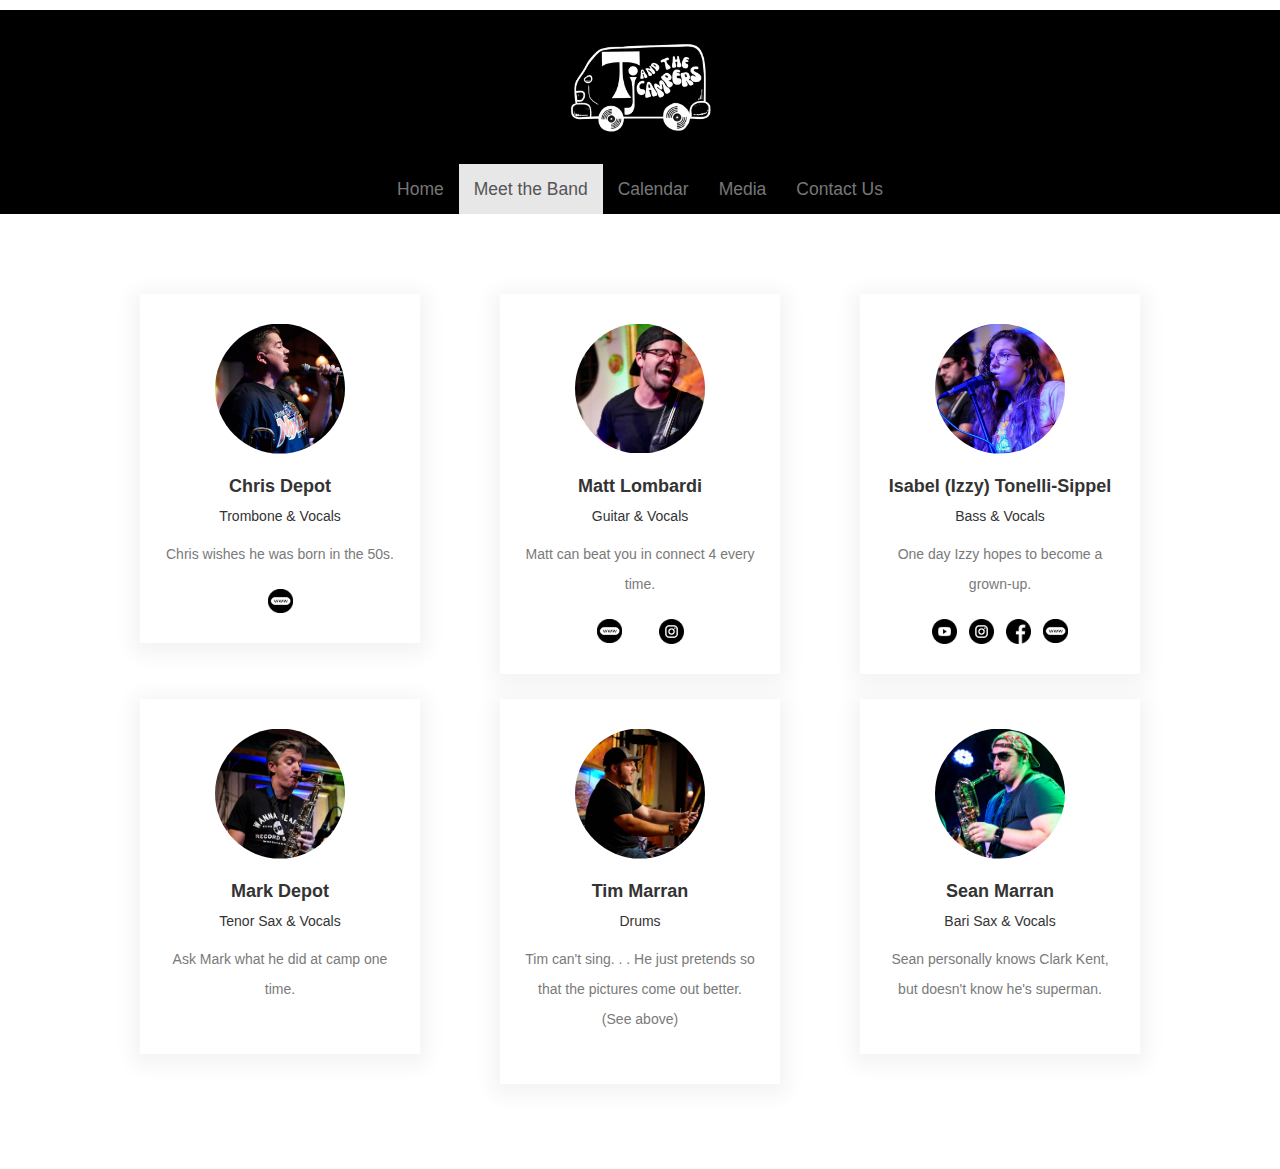
==== commit 10c24160: "Updated edit tab title and bios" ====
--- a/about.html
+++ b/about.html
@@ -57,7 +57,7 @@
         <div class="responsive-cell-block wk-desk-3 wk-ipadp-3 wk-tab-6 wk-mobile-12 card-container">
           <div class="card">
             <div class="team-image-wrapper">
-              <img class="team-member-image" src="images/chris_new_bio_pic.jpg">
+              <img class="team-member-image" src="images/chris_new_bio_pic.jpg" loading="eager">
             </div>
             <p class="text-blk name">
               Chris Depot
@@ -66,7 +66,7 @@
               Trombone & Vocals
             </p>
             <p class="text-blk feature-text">
-              Chris wishes he was born in the 50s sometimes.
+              Chris wishes he was born in the 50s.
             </p>
             <div class="social-icons">
               <a href="https://christopherdepot.wixsite.com/music" target="_blank">
@@ -78,7 +78,7 @@
         <div class="responsive-cell-block wk-desk-3 wk-ipadp-3 wk-tab-6 wk-mobile-12 card-container">
           <div class="card">
             <div class="team-image-wrapper">
-              <img class="team-member-image" src="images/matt_new_bio_pic.jpg">
+              <img class="team-member-image" src="images/matt_new_bio_pic.jpg" loading="eager">
             </div>
             <p class="text-blk name">
               Matt Lombardi
@@ -102,7 +102,7 @@
         <div class="responsive-cell-block wk-desk-3 wk-ipadp-3 wk-tab-6 wk-mobile-12 card-container">
           <div class="card">
             <div class="team-image-wrapper">
-              <img class="team-member-image" src="images/izzy_new_bio_pic.jpg">
+              <img class="team-member-image" src="images/izzy_new_bio_pic.jpg" loading="eager">
             </div>
             <p class="text-blk name">
               Isabel (Izzy) Tonelli-Sippel
@@ -132,7 +132,7 @@
         <div class="responsive-cell-block wk-desk-3 wk-ipadp-3 wk-tab-6 wk-mobile-12 card-container">
           <div class="card">
             <div class="team-image-wrapper">
-              <img class="team-member-image" src="images/mark_new_bio_pic.jpg">
+              <img class="team-member-image" src="images/mark_new_bio_pic.jpg" loading="eager">
             </div>
             <p class="text-blk name">
               Mark Depot
@@ -148,7 +148,7 @@
         <div class="responsive-cell-block wk-desk-3 wk-ipadp-3 wk-tab-6 wk-mobile-12 card-container">
           <div class="card">
             <div class="team-image-wrapper">
-              <img class="team-member-image" src="images/tim_new_bio_pic.jpg">
+              <img class="team-member-image" src="images/tim_new_bio_pic.jpg" loading="eager">
             </div>
             <p class="text-blk name">
               Tim Marran
@@ -157,14 +157,14 @@
               Drums
             </p>
             <p class="text-blk feature-text">
-              Tim sprinkles drumstick sawdust on his dinner.
+              Tim can't sing. . . He just pretends so that the pictures come out better. (See above)
             </p>
           </div>
         </div>
         <div class="responsive-cell-block wk-desk-3 wk-ipadp-3 wk-tab-6 wk-mobile-12 card-container">
           <div class="card">
             <div class="team-image-wrapper">
-              <img class="team-member-image" src="images/sean_new_bio_pic.jpg">
+              <img class="team-member-image" src="images/sean_new_bio_pic.jpg" loading="eager">
             </div>
             <p class="text-blk name">
               Sean Marran
--- a/stylesheetV2.css
+++ b/stylesheetV2.css
@@ -56,10 +56,6 @@
 
   /* Index styling */
 
-  #hero{
-    max-height: 100%;
-  }
-
   #hero img{
     max-height: 100%;
     max-width: 100vw;
@@ -69,7 +65,7 @@
     display: flex;
     flex-direction: column;
     align-items:center;
-    margin: 20px 0px;
+    margin: 50px 0px;
     font-size: 30px;
     width: 60%;
   }
@@ -311,6 +307,261 @@
 
 
 
+/* upcoming shows styling */
+
+.event_container{
+  max-width: 800px;
+  min-height: calc(100% - 360px);
+  margin: 50px auto;
+}
+
+.event_container h3.year{
+  font-size: 40px;
+  text-align: center;
+  border-bottom: 1px solid #b1b1b1;
+  -webkit-box-sizing: unset;
+  box-sizing: unset;
+}
+
+.event_container .event{
+  box-shadow: 0 4px 16px -8px rgba(0, 0, 0, 0.4);
+  display: flex;
+  border-radius: 8px;
+  margin: 32px auto;
+  max-width: 80vw;
+  -webkit-box-sizing: unset;
+  box-sizing: unset;
+  width: 80%;
+}
+
+.event .event_left{
+  background: black;
+  min-width: 82px;
+  display: flex;
+  align-items: center;
+  justify-content: center;
+  color: #eee;
+  padding: 8px 48px;
+  font-weight: bold;
+  text-align: center;
+  border-radius: 8px 0 0 8px;
+  -webkit-box-sizing: unset;
+  box-sizing: unset;
+}
+
+.event .event_left .event_day{
+  font-size: 56px;
+  -webkit-box-sizing: unset;
+  box-sizing: unset;
+}
+
+.event .event_left .event_month{
+  font-size: 16px;
+  font-weight: normal;
+  -webkit-box-sizing: unset;
+  box-sizing: unset;
+}
+
+
+.event .event_right{
+  display: flex;
+  flex-direction: column;
+  justify-content: center;
+  padding: 0 24px;
+  width: 100%;
+  -webkit-box-sizing: unset;
+  box-sizing: unset;
+  text-align: center;
+}
+
+.event .event_right h3.event_title{
+  font-size: 24px;
+  font-family: sans-serif;
+  margin: 24px 0 10px 0;
+  color: black;
+  text-transform: uppercase;
+  font-weight: unset;
+  -webkit-box-sizing: unset;
+  box-sizing: unset;
+}
+
+.event .event_right .event_time{
+  background: lightgray;
+  display: flex;
+  align-items: center;
+  justify-content: center;
+  width: 100px;
+  padding: 8px; 
+  border-radius: 16px;
+  margin: 24px 0;
+  font-size: 14px;
+  -webkit-box-sizing: unset;
+  box-sizing: unset;
+  align-self: center;
+}
+
+.event .event_right .event_time img{
+  height: 20px;
+  padding-right: 8px;  
+  -webkit-box-sizing: unset;
+  box-sizing: unset;
+}
+
+.event_right p{
+  margin: 10px 0px;
+  -webkit-box-sizing: unset;
+  box-sizing: unset;
+}
+
+.modification-buttons{
+  display: flex;
+  flex-direction: row; 
+  margin-top: -20px !important;
+  padding-bottom: 40px;  
+  width: 80%;
+  margin: auto;
+}
+
+.modification-buttons button{
+  background-color: grey;
+}
+
+#deletegig-button{
+  background-color: red;
+}
+
+button{
+  display: block;
+  width: 100%;
+  background: gray;
+  padding: .5rem;
+  color: white;
+  font-size: 15px;
+  margin-top: 1rem;
+  cursor:pointer;
+  border-radius: 5px;
+}
+
+button:hover{
+  color: black;
+}
+
+/*Update Gig Modal*/
+.editmodal {
+position: fixed !important;
+display: unset !important;
+top: 50% !important;
+left: 50% !important;
+transform: translate(-50%, -50%) scale(0);
+transition: 200ms ease-in-out;
+border: 1px solid black;
+border-radius: 10px;
+z-index: 10;
+background-color: white;
+width: 800px;
+max-width: 80%;
+}
+
+.editmodal.active {
+  transform: translate(-50%, -50%) scale(1);
+}
+
+.editmodal-header {
+padding: 10px 15px;
+display: flex;
+justify-content: space-between;
+align-items: center;
+border-bottom: 1px solid black;
+}
+
+.editmodal-header .title {
+  font-size: 2rem;
+  font-weight: bold;
+}
+
+.editmodal-header .close-button {
+cursor: pointer;
+border: none;
+outline: none;
+color: black;
+background: none;
+font-size: 2rem;
+font-weight: bold;
+width: fit-content;
+height: fit-content;
+margin-top: 0;
+}
+
+.editmodal-body {
+  padding: 10px 15px;
+}
+
+input, textarea{
+  display: block;
+  width: 100%;
+  font-family: sans-serif;
+  border: 1px solid black;
+  padding: .5rem;
+  font-size: 18px;
+  border-radius: 5px;
+}
+
+#overlay {
+position: fixed;
+opacity: 0;
+transition: 200ms ease-in-out;
+top: 0;
+left: 0;
+right: 0;
+bottom: 0;
+background-color: rgba(0, 0, 0, .5);
+pointer-events: none;
+}
+
+#overlay.active {
+opacity: 1;
+pointer-events: all;
+}
+
+/* Loading Screen */
+.preloader{
+  position: fixed;
+  top: 0;
+  left: 0;
+  height: 100vh;
+  width: 100vw;
+  display: flex;
+  justify-content: center;
+  align-items: center;
+  background-color: white;
+  transition: opacity 0.75s, visibility 0.75s;
+}
+
+.preloader-hidden{
+  opacity: 0;
+  visibility: hidden;
+}
+
+.preloader::after{
+  content: "";
+  width: 75px;
+  height: 75px;
+  border: 15px solid #dddddd;
+  border-top-color: darkgray;
+  border-radius: 50%;
+  animation: loading 0.75s ease infinite;
+}
+
+@keyframes loading {
+  from{
+      transform: rotate(0turn);
+  }
+
+  to{
+      transform: rotate(1turn);
+  }
+}
+
 
   /* Page Transitions */
 
@@ -333,3 +584,41 @@
 }
 
 
+/* mobile styling */
+@media only screen and (max-width: 860px)
+{  
+  .event_container{
+        margin: 50px auto;
+        min-height: calc(100% - 160px);
+    }
+    
+    .event_container.open{
+        margin-top: 340px;
+    }
+    
+    .event{
+        flex-direction: column;
+    }
+    
+    .event .event_left {
+        padding: 0;
+        border-radius: 8px 8px 0 0;
+    }
+    
+    .event .event_left .event_date .event_day,
+    .event .event_left .event_data .event_month{
+        display: inline-block;
+        font-size: 24px;
+    }
+    
+    .event .event_left .event_date{
+        padding: 10px 0;
+    }
+
+    .event_right{
+        max-width: 70vw;
+    } 
+}
+
+
+
